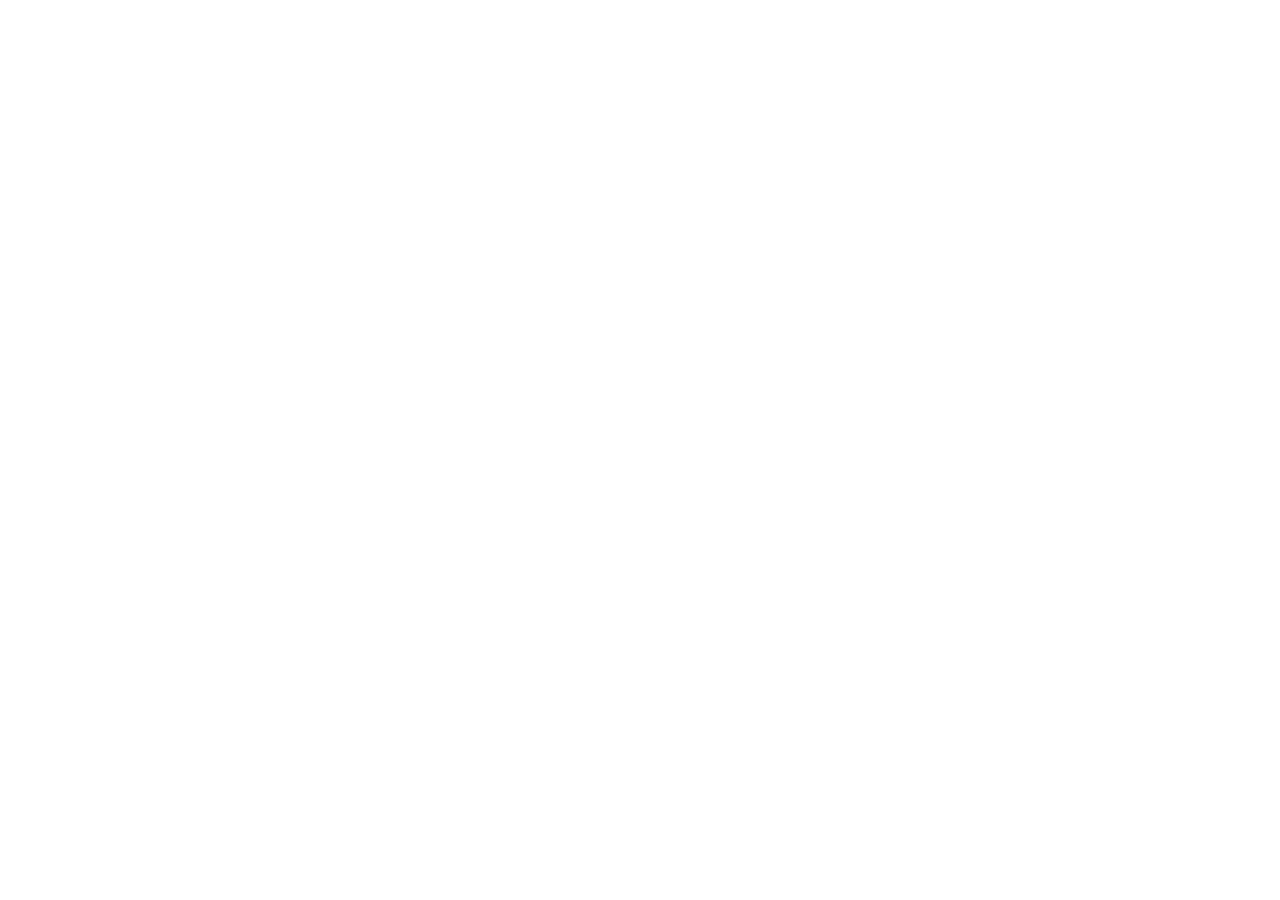
==== index.html @ 9a50363b "Création de la structure ! :)" ====
<!DOCTYPE html>
<html lang="en">

<head>
    <meta charset="UTF-8">
    <meta name="viewport" content="width=device-width, initial-scale=1.0">
    <title>Intersport</title>
</head>

<body>

</body>

</html>
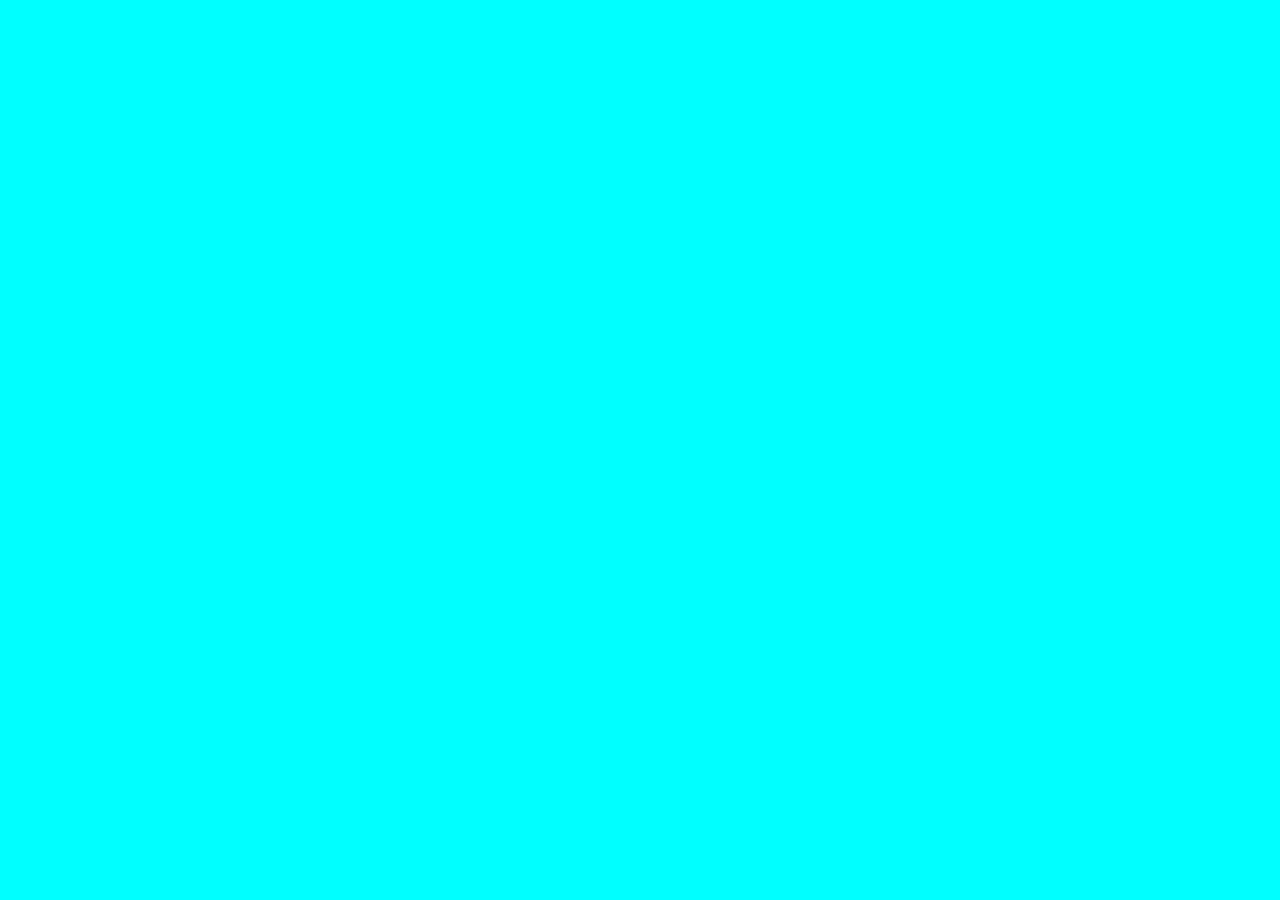
==== commit 89148c89: "Finition de la structure ! :)" ====
--- a/index.html
+++ b/index.html
@@ -5,6 +5,15 @@
     <meta charset="UTF-8">
     <meta name="viewport" content="width=device-width, initial-scale=1.0">
     <title>Intersport</title>
+
+    <link href="https://cdn.jsdelivr.net/npm/bootstrap@5.3.6/dist/css/bootstrap.min.css" rel="stylesheet"
+        integrity="sha384-4Q6Gf2aSP4eDXB8Miphtr37CMZZQ5oXLH2yaXMJ2w8e2ZtHTl7GptT4jmndRuHDT" crossorigin="anonymous">
+
+    <script src="https://cdn.jsdelivr.net/npm/bootstrap@5.3.6/dist/js/bootstrap.bundle.min.js"
+        integrity="sha384-j1CDi7MgGQ12Z7Qab0qlWQ/Qqz24Gc6BM0thvEMVjHnfYGF0rmFCozFSxQBxwHKO"
+        crossorigin="anonymous"></script>
+
+    <link rel="stylesheet" href="/css/style.css">
 </head>
 
 <body>
--- a/css/style.css
+++ b/css/style.css
@@ -0,0 +1,5 @@
+body {
+  background-color: aqua;
+}
+
+/*# sourceMappingURL=style.css.map */
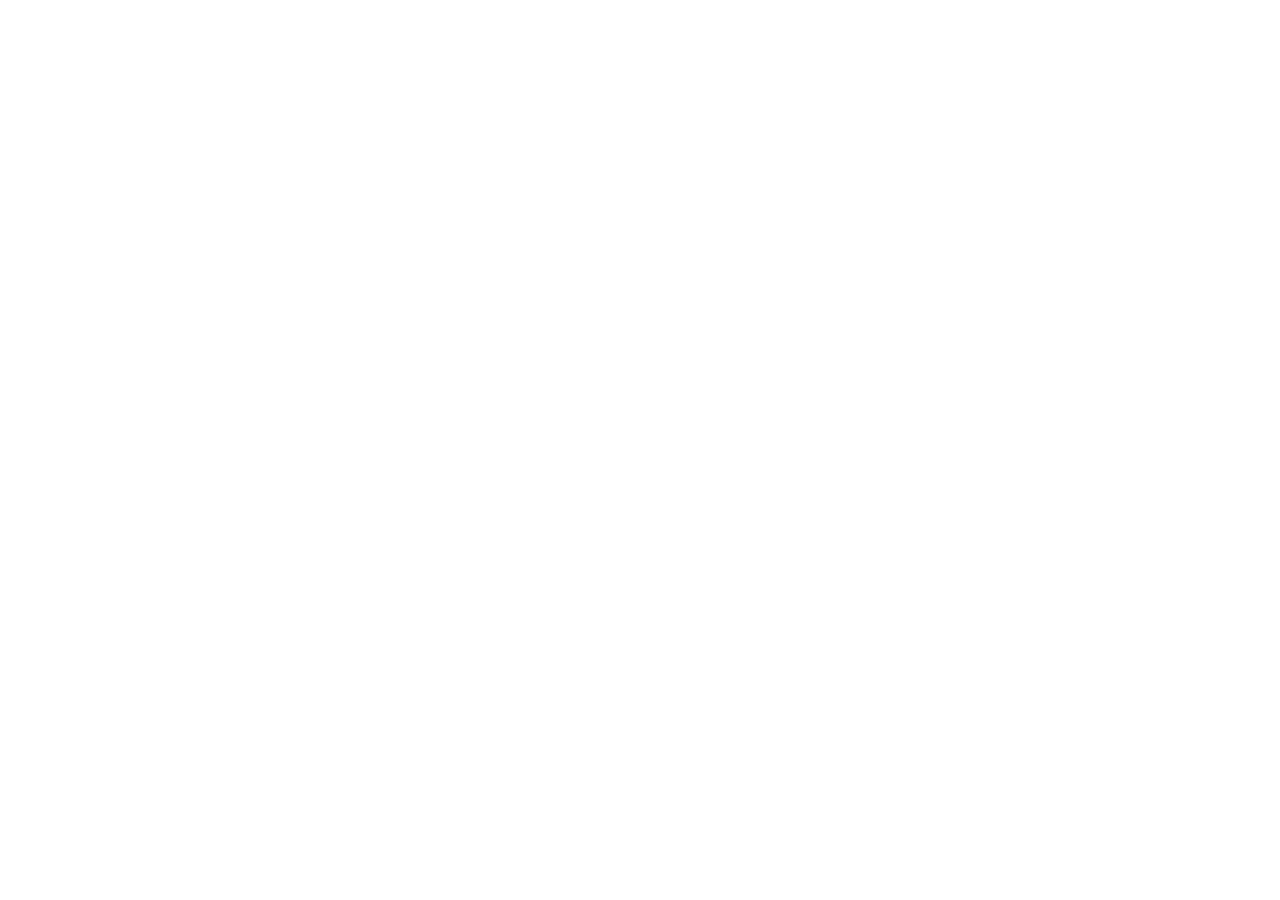
==== commit 2b43390e: "Importation de la police d'écriture et commencement de la mise en page ! :)" ====
--- a/index.html
+++ b/index.html
@@ -16,8 +16,14 @@
     <link rel="stylesheet" href="/css/style.css">
 </head>
 
-<body>
+<body class="d-grid">
+    <div>
 
+    </div>
+
+    <div class="d-grid">
+
+    </div>
 </body>
 
 </html>
--- a/css/style.css
+++ b/css/style.css
@@ -1,5 +1,7 @@
+@import url("https://fonts.googleapis.com/css2?family=Open+Sans:ital,wght@0,300..800;1,300..800&display=swap");
 body {
-  background-color: aqua;
+  background-color: white;
+  font-family: "Open Sans", sans-serif;
 }
 
 /*# sourceMappingURL=style.css.map */
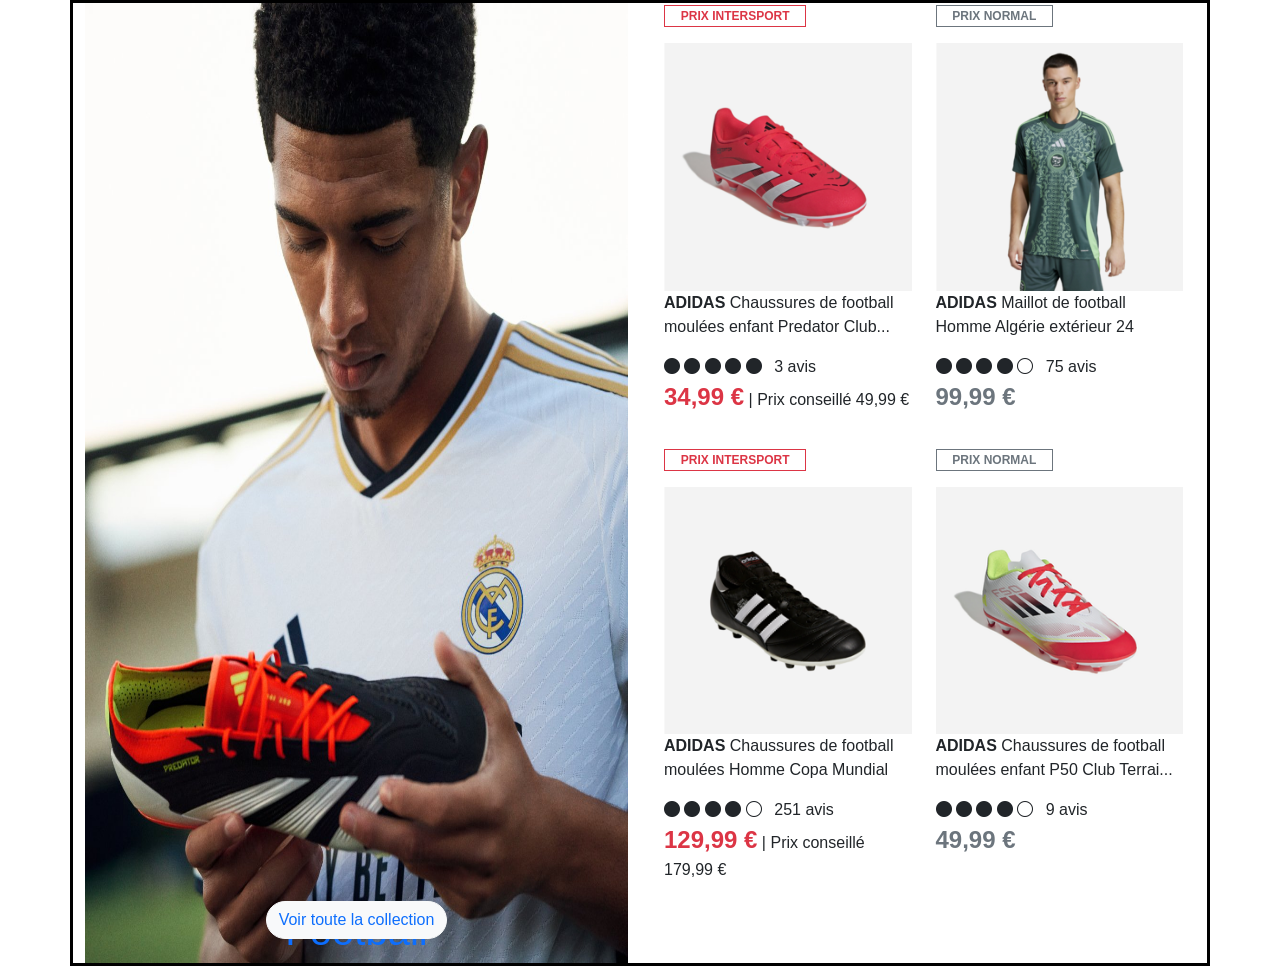
==== commit 28f9572f: "Continuation" ====
--- a/index.html
+++ b/index.html
@@ -1,5 +1,5 @@
 <!DOCTYPE html>
-<html lang="en">
+<html lang="fr">
 
 <head>
     <meta charset="UTF-8">
@@ -9,6 +9,8 @@
     <link href="https://cdn.jsdelivr.net/npm/bootstrap@5.3.6/dist/css/bootstrap.min.css" rel="stylesheet"
         integrity="sha384-4Q6Gf2aSP4eDXB8Miphtr37CMZZQ5oXLH2yaXMJ2w8e2ZtHTl7GptT4jmndRuHDT" crossorigin="anonymous">
 
+    <link rel="stylesheet" href="https://cdn.jsdelivr.net/npm/bootstrap-icons@1.13.1/font/bootstrap-icons.min.css">
+
     <script src="https://cdn.jsdelivr.net/npm/bootstrap@5.3.6/dist/js/bootstrap.bundle.min.js"
         integrity="sha384-j1CDi7MgGQ12Z7Qab0qlWQ/Qqz24Gc6BM0thvEMVjHnfYGF0rmFCozFSxQBxwHKO"
         crossorigin="anonymous"></script>
@@ -16,14 +18,190 @@
     <link rel="stylesheet" href="/css/style.css">
 </head>
 
-<body class="d-grid">
-    <div>
-
+<body>
+
+    <div class="container taille-container">
+        <div class="row">
+            <div class="col-lg-6 col-12">
+                <div class="position-relative d-flex justify-content-center align-items-end">
+                    <img class="img-player img-fluid" src="img/player.jpg" alt="player.jpg">
+                    <h1 class="position-absolute text-primary align-self-end">Football</h1>
+                    <button class="align-self-end btn btn-light position-absolute mb-4 rounded-5 text-primary">Voir
+                        toute la
+                        collection</button>
+                </div>
+            </div>
+            <div class="d-flex col">
+                <div class="container text-justify">
+                    <div class="row row-cols-2">
+                        <div class="col mb-3">
+                            <div>
+                                <p class="border border-danger text-uppercase badge rounded-0"><b
+                                        class="text-danger p-2">Prix
+                                        Intersport</b></p>
+                            </div>
+                            <div>
+                                <img class="img-fluid" src="/img/red_shoes-2.png" alt="red_shoes-2.png">
+                            </div>
+                            <div>
+                                <p><b>ADIDAS </b>Chaussures de football moulées enfant Predator
+                                    Club...</p>
+                            </div>
+                            <div>
+                                <i class="bi bi-circle-fill"></i>
+                                <i class="bi bi-circle-fill"></i>
+                                <i class="bi bi-circle-fill"></i>
+                                <i class="bi bi-circle-fill"></i>
+                                <i class="bi bi-circle-fill"></i>
+                                <span class="mx-2">3 avis</span>
+                            </div>
+                            <div>
+                                <p><b class="text-danger fs-4">34,99 €</b> | Prix conseillé 49,99 €</p>
+                            </div>
+                        </div>
+                        <div class="col mb-3">
+                            <div>
+                                <p class="border border-secondary text-uppercase badge rounded-0"><b
+                                        class="text-secondary p-2">Prix
+                                        Normal</b></p>
+                            </div>
+                            <div>
+                                <img class="img-fluid" src="/img/t_shirt-2.png" alt="t_shirt-2.png">
+                            </div>
+                            <div>
+                                <p><b>ADIDAS </b>Maillot de football Homme Algérie extérieur 24</p>
+                            </div>
+                            <div>
+                                <i class="bi bi-circle-fill"></i>
+                                <i class="bi bi-circle-fill"></i>
+                                <i class="bi bi-circle-fill"></i>
+                                <i class="bi bi-circle-fill"></i>
+                                <i class="bi bi-circle"></i>
+                                <span class="mx-2">75 avis</span>
+                            </div>
+                            <div>
+                                <p><b class="text-secondary fs-4">99,99 €</b></p>
+                            </div>
+                        </div>
+                        <div class="col mb-5">
+                            <div>
+                                <p class="border border-danger text-uppercase badge rounded-0"><b
+                                        class="text-danger p-2">Prix
+                                        Intersport</b></p>
+                            </div>
+                            <div>
+                                <img class="img-fluid" src="/img/black_shoes-2.png" alt="black_shoes-2.png">
+                            </div>
+                            <div>
+                                <p><b>ADIDAS </b>Chaussures de football moulées Homme Copa Mundial</p>
+                            </div>
+                            <div>
+                                <i class="bi bi-circle-fill"></i>
+                                <i class="bi bi-circle-fill"></i>
+                                <i class="bi bi-circle-fill"></i>
+                                <i class="bi bi-circle-fill"></i>
+                                <i class="bi bi-circle"></i>
+                                <span class="mx-2">251 avis</span>
+                            </div>
+                            <div>
+                                <p><b class="text-danger fs-4">129,99 €</b> | Prix conseillé 179,99 €</p>
+                            </div>
+                        </div>
+                        <div class="col mb-5">
+                            <div>
+                                <p class="border border-secondary text-uppercase badge rounded-0"><b
+                                        class="text-secondary p-2">Prix
+                                        Normal</b></p>
+                            </div>
+                            <div>
+                                <img class="img-fluid" src="/img/white_shoes-2.png" alt="white_shoes-2.png">
+                            </div>
+                            <div>
+                                <p><b>ADIDAS </b>Chaussures de football moulées enfant P50 Club Terrai...</p>
+                            </div>
+                            <div>
+                                <i class="bi bi-circle-fill"></i>
+                                <i class="bi bi-circle-fill"></i>
+                                <i class="bi bi-circle-fill"></i>
+                                <i class="bi bi-circle-fill"></i>
+                                <i class="bi bi-circle"></i>
+                                <span class="mx-2">9 avis</span>
+                            </div>
+                            <div>
+                                <p><b class="text-secondary fs-4">49,99 €</b></p>
+                            </div>
+                        </div>
+                    </div>
+                </div>
+            </div>
+            <!-- <div class="col">
+                <div class="row">
+                    <div class="col-6 border-5 border-info bg-white">
+                    </div>
+                </div>
+            </div> -->
+        </div>
     </div>
 
+    <!-- <div class="div-gauche position-relative d-flex justify-content-center">
+        <img class="img-player" src="img/player.jpg" alt="player.jpg">
+        <h1 class="position-absolute text-primary align-self-end">Football</h1>
+        <button class="align-self-end btn btn-light position-absolute mb-4 rounded-5 text-primary">Voir
+            toute la
+            collection</button>
+    </div>
+
     <div class="d-grid">
-
+        <div class="d-inline-block">
+            <p class="border border-danger"><b class="text-danger p-2">Prix Intersport</b></p>
+            <img src="/img/red_shoes-2.png" alt="red_shoes-2.png">
+            <p><b>ADIDAS </b>Chaussures de football moulées enfant Predator Club Terrai...</p>
+            <i class="bi bi-circle-fill"></i>
+            <i class="bi bi-circle-fill"></i>
+            <i class="bi bi-circle-fill"></i>
+            <i class="bi bi-circle-fill"></i>
+            <i class="bi bi-circle-fill"></i>
+            <span class="mx-2">3 avis</span>
+            <p><b class="text-danger fs-3">34,99 €</b> | Prix conseillé 49,99 €</p>
+        </div>
+        <div>
+            <img src="/img/t_shirt-2.png" alt="t_shirt-2.png">
+            <p><b>ADIDAS </b>Maillot de football homme Algérie extérieur 24</p>
+            <i class="bi bi-circle-fill"></i>
+            <i class="bi bi-circle-fill"></i>
+            <i class="bi bi-circle-fill"></i>
+            <i class="bi bi-circle-fill"></i>
+            <i class="bi bi-circle"></i>
+            <span class="mx-2">75 avis</span>
+            <p><b class="fs-3">99,99 €</b></p>
+        </div>
     </div>
+
+    <div class="d-grid">
+        <div>
+            <p class="border border-danger"><b class="text-danger p-2">Prix Intersport</b></p>
+            <img src="/img/black_shoes-2.png" alt="black_shoes-2.png">
+            <p><b>ADIDAS </b>Chaussures de football moulées homme Copa Mundial</p>
+            <i class="bi bi-circle-fill"></i>
+            <i class="bi bi-circle-fill"></i>
+            <i class="bi bi-circle-fill"></i>
+            <i class="bi bi-circle-fill"></i>
+            <i class="bi bi-circle"></i>
+            <span class="mx-2">251 avis</span>
+            <p><b class="text-danger fs-3">129,99 €</b> | Prix conseillé 179,99 €</p>
+        </div>
+        <div>
+            <img src="/img/white_shoes-2.png" alt="white_shoes-2.png">
+            <p><b>ADIDAS </b>Chaussures de football moulées enfant F50 Club Terrain...</p>
+            <i class="bi bi-circle-fill"></i>
+            <i class="bi bi-circle-fill"></i>
+            <i class="bi bi-circle-fill"></i>
+            <i class="bi bi-circle-fill"></i>
+            <i class="bi bi-circle"></i>
+            <span class="mx-2">9 avis</span>
+            <p><b class="fs-3">49,99 €</b></p>
+        </div>
+    </div> -->
 </body>
 
 </html>
--- a/css/style.css
+++ b/css/style.css
@@ -4,4 +4,20 @@
   font-family: "Open Sans", sans-serif;
 }
 
+.img-player {
+  width: 53rem;
+  height: 60rem;
+}
+
+.div-gauche {
+  width: 50%;
+  height: 100%;
+}
+
+.taille-container {
+  width: 100%;
+  height: 100%;
+  border: 3px solid black;
+}
+
 /*# sourceMappingURL=style.css.map */
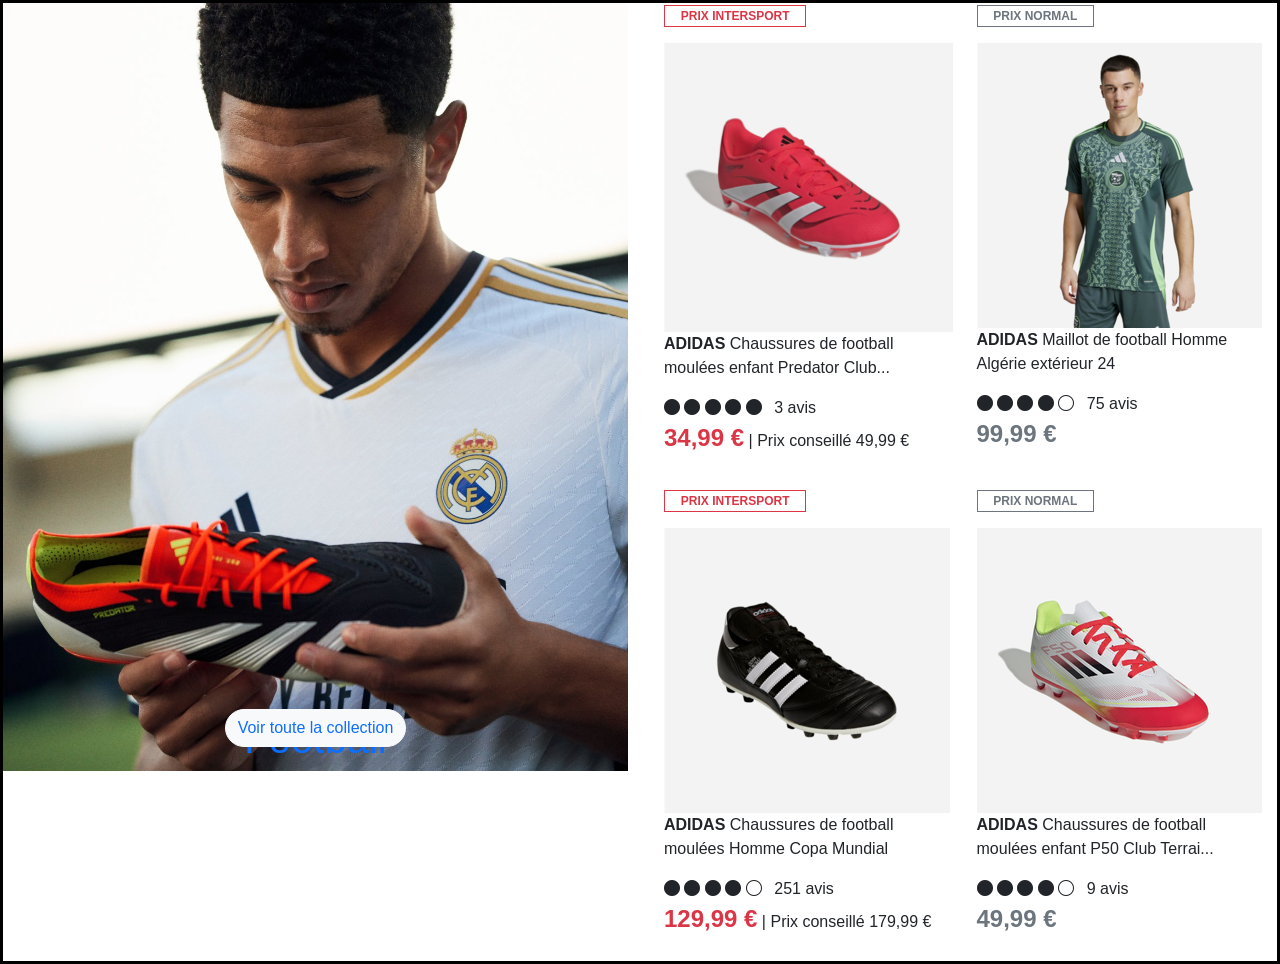
==== commit 30165f25: "Correction de la misen place des articles et de l'image du joueur" ====
--- a/index.html
+++ b/index.html
@@ -20,7 +20,7 @@
 
 <body>
 
-    <div class="container taille-container">
+    <div class="taille-container">
         <div class="row">
             <div class="col-lg-6 col-12">
                 <div class="position-relative d-flex justify-content-center align-items-end">
@@ -34,7 +34,7 @@
             <div class="d-flex col">
                 <div class="container text-justify">
                     <div class="row row-cols-2">
-                        <div class="col mb-3">
+                        <div class="col mb-3 taille-cases">
                             <div>
                                 <p class="border border-danger text-uppercase badge rounded-0"><b
                                         class="text-danger p-2">Prix
@@ -59,7 +59,7 @@
                                 <p><b class="text-danger fs-4">34,99 €</b> | Prix conseillé 49,99 €</p>
                             </div>
                         </div>
-                        <div class="col mb-3">
+                        <div class="col mb-3 taille-cases">
                             <div>
                                 <p class="border border-secondary text-uppercase badge rounded-0"><b
                                         class="text-secondary p-2">Prix
@@ -83,7 +83,7 @@
                                 <p><b class="text-secondary fs-4">99,99 €</b></p>
                             </div>
                         </div>
-                        <div class="col mb-5">
+                        <div class="col mb-2 taille-cases">
                             <div>
                                 <p class="border border-danger text-uppercase badge rounded-0"><b
                                         class="text-danger p-2">Prix
@@ -107,7 +107,7 @@
                                 <p><b class="text-danger fs-4">129,99 €</b> | Prix conseillé 179,99 €</p>
                             </div>
                         </div>
-                        <div class="col mb-5">
+                        <div class="col mb-2 taille-cases">
                             <div>
                                 <p class="border border-secondary text-uppercase badge rounded-0"><b
                                         class="text-secondary p-2">Prix
@@ -134,74 +134,8 @@
                     </div>
                 </div>
             </div>
-            <!-- <div class="col">
-                <div class="row">
-                    <div class="col-6 border-5 border-info bg-white">
-                    </div>
-                </div>
-            </div> -->
         </div>
     </div>
-
-    <!-- <div class="div-gauche position-relative d-flex justify-content-center">
-        <img class="img-player" src="img/player.jpg" alt="player.jpg">
-        <h1 class="position-absolute text-primary align-self-end">Football</h1>
-        <button class="align-self-end btn btn-light position-absolute mb-4 rounded-5 text-primary">Voir
-            toute la
-            collection</button>
-    </div>
-
-    <div class="d-grid">
-        <div class="d-inline-block">
-            <p class="border border-danger"><b class="text-danger p-2">Prix Intersport</b></p>
-            <img src="/img/red_shoes-2.png" alt="red_shoes-2.png">
-            <p><b>ADIDAS </b>Chaussures de football moulées enfant Predator Club Terrai...</p>
-            <i class="bi bi-circle-fill"></i>
-            <i class="bi bi-circle-fill"></i>
-            <i class="bi bi-circle-fill"></i>
-            <i class="bi bi-circle-fill"></i>
-            <i class="bi bi-circle-fill"></i>
-            <span class="mx-2">3 avis</span>
-            <p><b class="text-danger fs-3">34,99 €</b> | Prix conseillé 49,99 €</p>
-        </div>
-        <div>
-            <img src="/img/t_shirt-2.png" alt="t_shirt-2.png">
-            <p><b>ADIDAS </b>Maillot de football homme Algérie extérieur 24</p>
-            <i class="bi bi-circle-fill"></i>
-            <i class="bi bi-circle-fill"></i>
-            <i class="bi bi-circle-fill"></i>
-            <i class="bi bi-circle-fill"></i>
-            <i class="bi bi-circle"></i>
-            <span class="mx-2">75 avis</span>
-            <p><b class="fs-3">99,99 €</b></p>
-        </div>
-    </div>
-
-    <div class="d-grid">
-        <div>
-            <p class="border border-danger"><b class="text-danger p-2">Prix Intersport</b></p>
-            <img src="/img/black_shoes-2.png" alt="black_shoes-2.png">
-            <p><b>ADIDAS </b>Chaussures de football moulées homme Copa Mundial</p>
-            <i class="bi bi-circle-fill"></i>
-            <i class="bi bi-circle-fill"></i>
-            <i class="bi bi-circle-fill"></i>
-            <i class="bi bi-circle-fill"></i>
-            <i class="bi bi-circle"></i>
-            <span class="mx-2">251 avis</span>
-            <p><b class="text-danger fs-3">129,99 €</b> | Prix conseillé 179,99 €</p>
-        </div>
-        <div>
-            <img src="/img/white_shoes-2.png" alt="white_shoes-2.png">
-            <p><b>ADIDAS </b>Chaussures de football moulées enfant F50 Club Terrain...</p>
-            <i class="bi bi-circle-fill"></i>
-            <i class="bi bi-circle-fill"></i>
-            <i class="bi bi-circle-fill"></i>
-            <i class="bi bi-circle-fill"></i>
-            <i class="bi bi-circle"></i>
-            <span class="mx-2">9 avis</span>
-            <p><b class="fs-3">49,99 €</b></p>
-        </div>
-    </div> -->
 </body>
 
 </html>
--- a/css/style.css
+++ b/css/style.css
@@ -5,12 +5,7 @@
 }
 
 .img-player {
-  width: 53rem;
-  height: 60rem;
-}
-
-.div-gauche {
-  width: 50%;
+  width: 100%;
   height: 100%;
 }
 
@@ -20,4 +15,9 @@
   border: 3px solid black;
 }
 
+.taille-cases {
+  width: 50%;
+  height: 50%;
+}
+
 /*# sourceMappingURL=style.css.map */
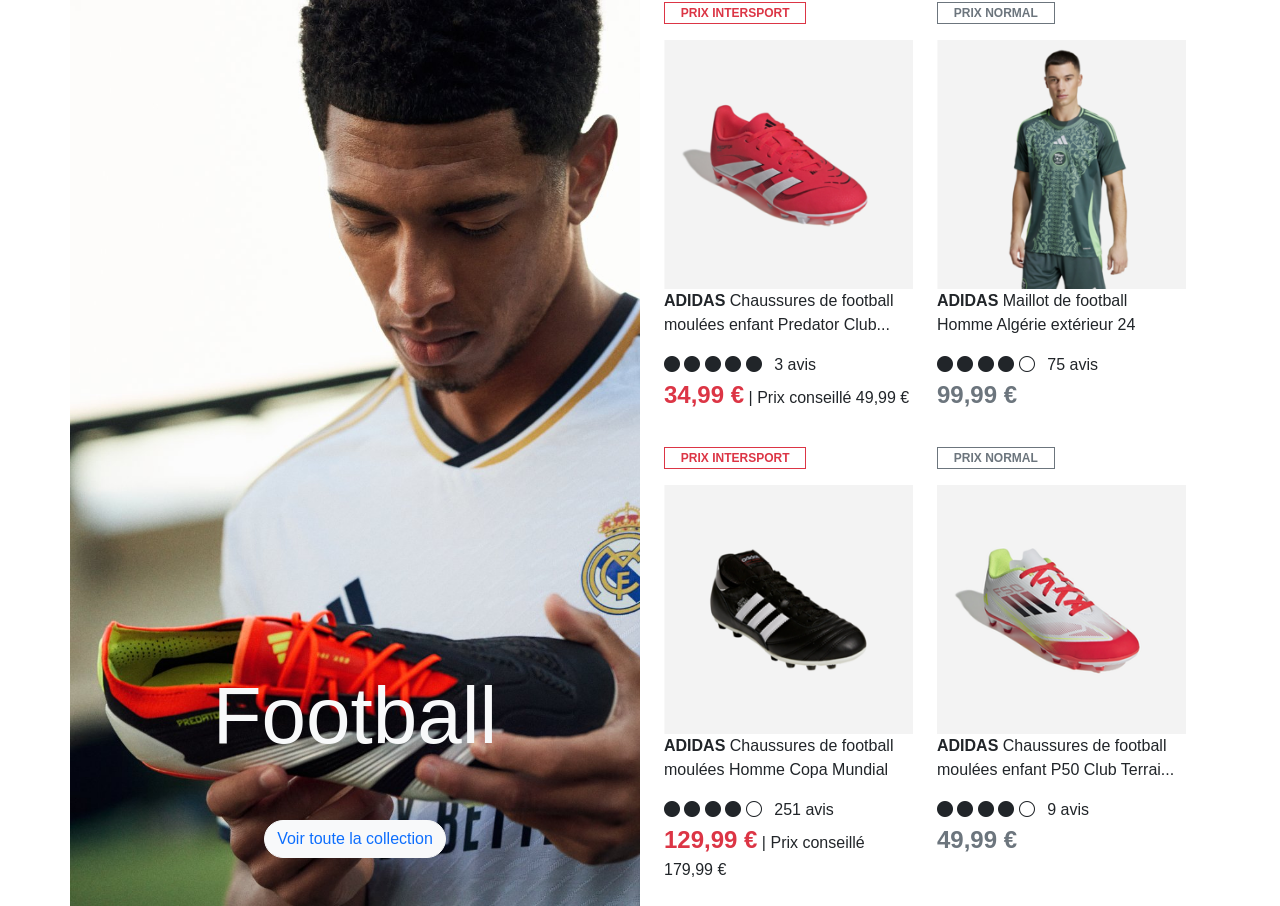
==== commit 837bbe2b: "Finition ! :)" ====
--- a/index.html
+++ b/index.html
@@ -18,18 +18,14 @@
     <link rel="stylesheet" href="/css/style.css">
 </head>
 
-<body>
+<body class="d-flex justify-content-center align-items-center">
 
-    <div class="taille-container">
+    <div class="container">
         <div class="row">
-            <div class="col-lg-6 col-12">
-                <div class="position-relative d-flex justify-content-center align-items-end">
-                    <img class="img-player img-fluid" src="img/player.jpg" alt="player.jpg">
-                    <h1 class="position-absolute text-primary align-self-end">Football</h1>
-                    <button class="align-self-end btn btn-light position-absolute mb-4 rounded-5 text-primary">Voir
-                        toute la
-                        collection</button>
-                </div>
+            <div class="col-lg-6 col-12 d-flex flex-column justify-content-end align-items-center img-player">
+                <p class="text-light h1 display-1"><b>Football</b></p>
+                <button type="button" class="btn btn-light text-primary rounded-5 my-lg-5 my-4">Voir toute la
+                    collection</button>
             </div>
             <div class="d-flex col">
                 <div class="container text-justify">
--- a/css/style.css
+++ b/css/style.css
@@ -5,14 +5,13 @@
 }
 
 .img-player {
-  width: 100%;
-  height: 100%;
+  background-image: url("/img/player.jpg");
+  background-size: cover;
 }
 
 .taille-container {
   width: 100%;
   height: 100%;
-  border: 3px solid black;
 }
 
 .taille-cases {
@@ -20,4 +19,11 @@
   height: 50%;
 }
 
+@media screen and (max-width: 414px) {
+  .img-player {
+    height: 43vh;
+    background-position: bottom;
+  }
+}
+
 /*# sourceMappingURL=style.css.map */
